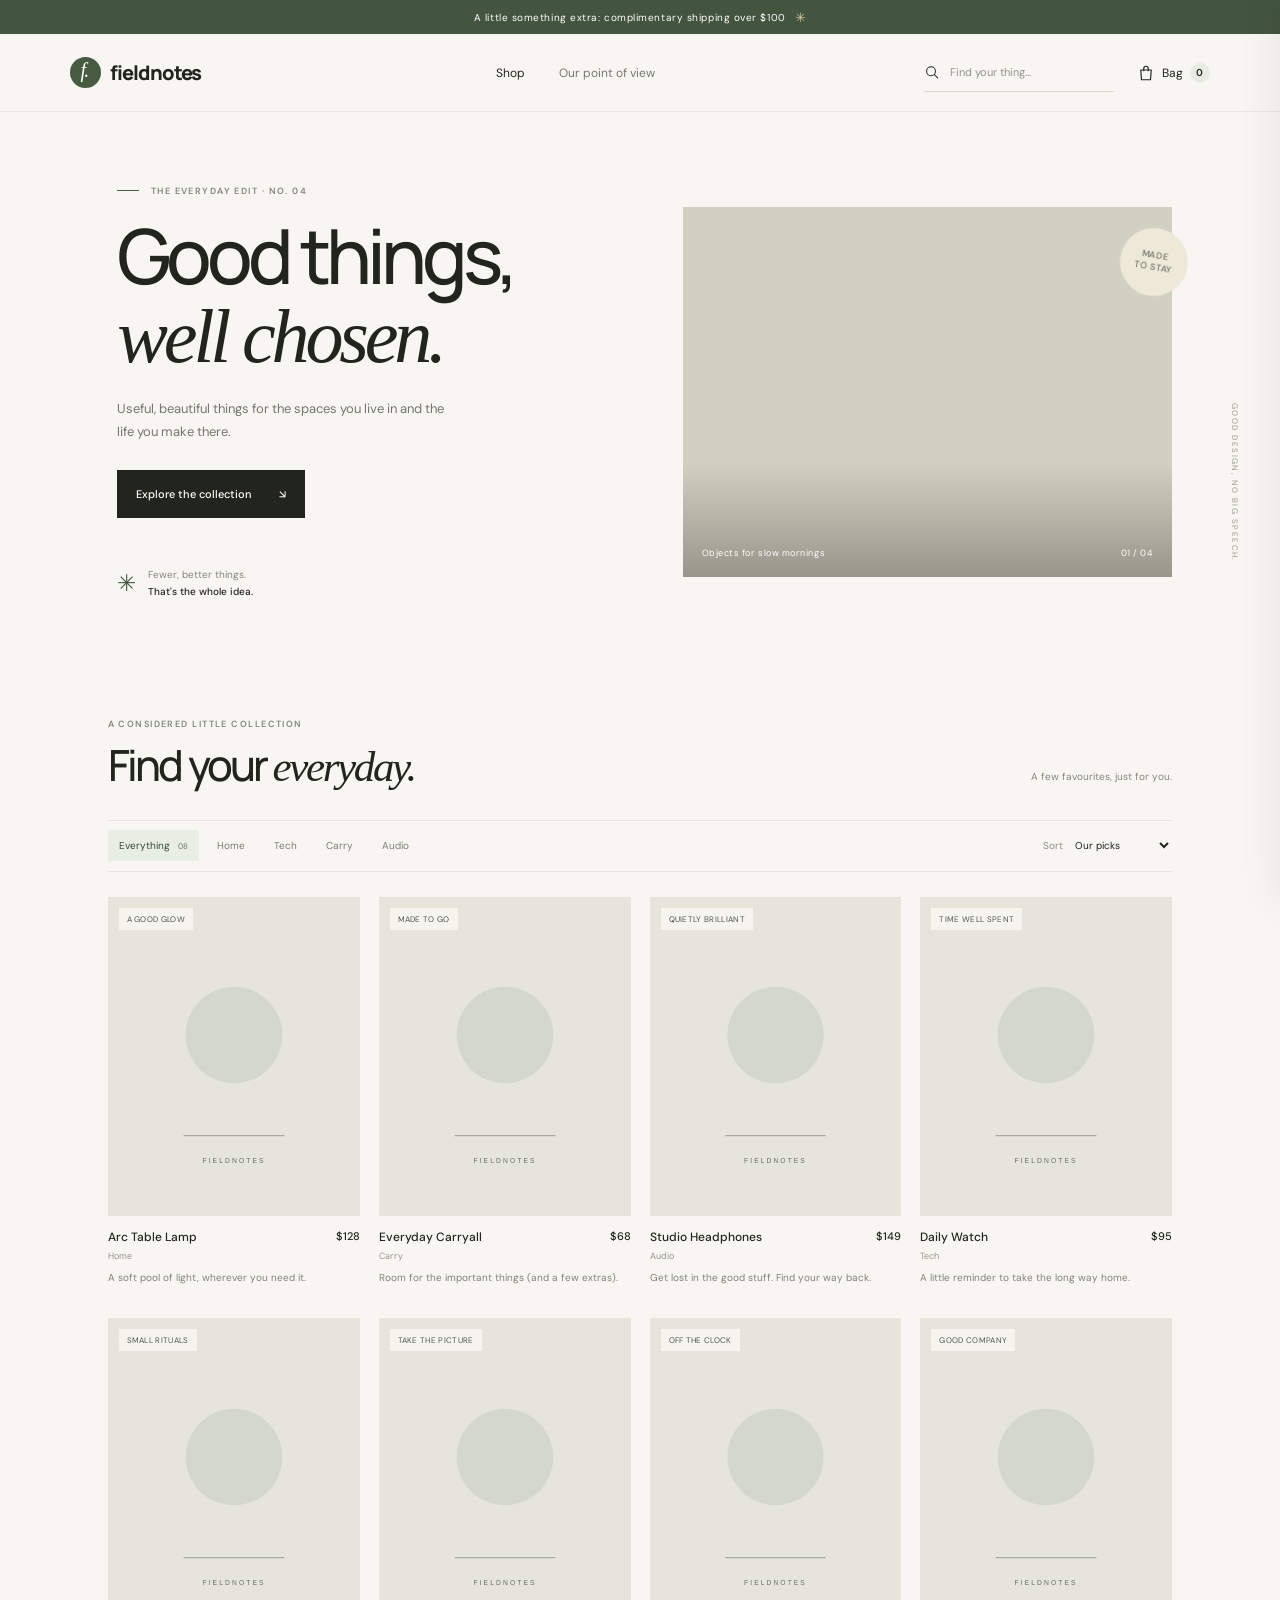
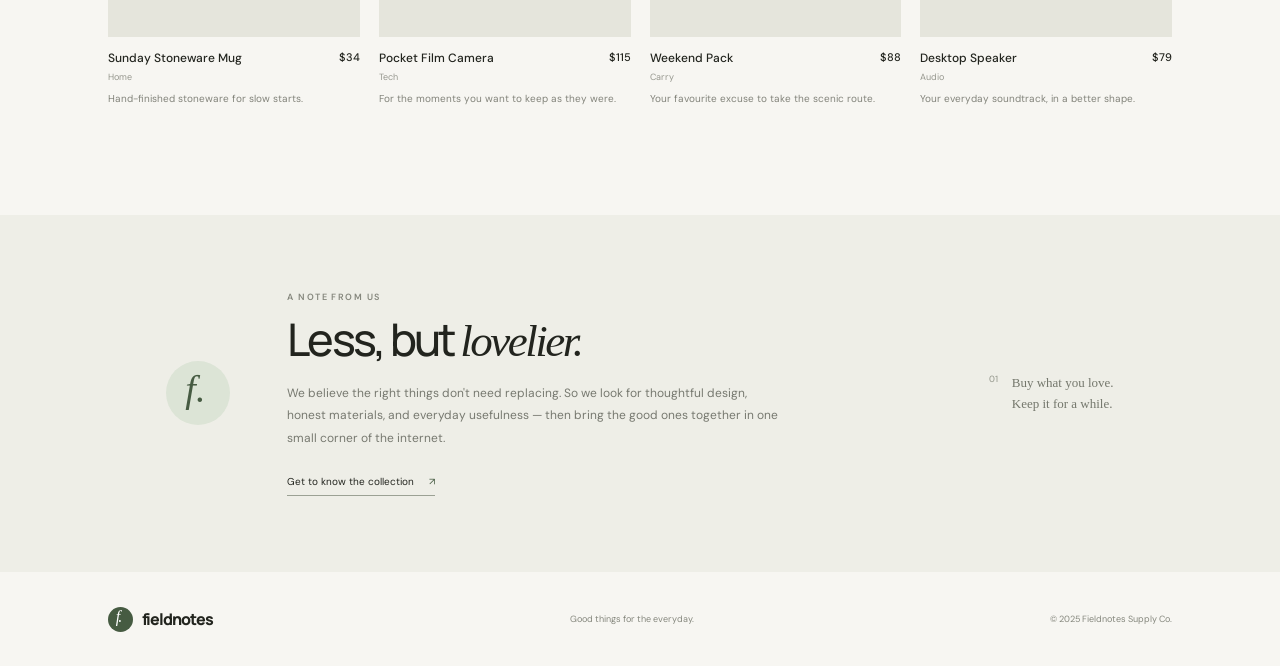
==== index.html @ d4c9ae79 "Add mini e-commerce storefront" ====
<!doctype html>
<html lang="en">
<head>
  <meta charset="utf-8">
  <meta name="viewport" content="width=device-width, initial-scale=1">
  <meta name="theme-color" content="#f7f6f2">
  <meta name="description" content="Thoughtful objects for everyday living. Discover the Fieldnotes edit.">
  <title>Fieldnotes — Good things, well chosen.</title>
  <link rel="preconnect" href="https://fonts.googleapis.com">
  <link rel="preconnect" href="https://fonts.gstatic.com" crossorigin>
  <link href="https://fonts.googleapis.com/css2?family=DM+Sans:wght@400;500;600;700&family=Manrope:wght@400;500;600;700;800&display=swap" rel="stylesheet">
  <link rel="stylesheet" href="styles.css">
  <script src="app.js" defer></script>
</head>
<body>
  <div class="announcement">A little something extra: complimentary shipping over $100 <span aria-hidden="true">✳</span></div>
  <header class="site-header">
    <a class="brand" href="#top" aria-label="Fieldnotes home"><span class="brand-mark">f.</span><span>fieldnotes</span></a>
    <nav class="main-nav" aria-label="Main navigation"><a class="nav-link active" href="#shop">Shop</a><a class="nav-link" href="#about">Our point of view</a></nav>
    <div class="header-actions"><label class="search-box"><span class="sr-only">Search products</span><svg viewBox="0 0 24 24" aria-hidden="true"><circle cx="10.8" cy="10.8" r="6.8"></circle><path d="m16 16 5 5"></path></svg><input id="search-input" type="search" placeholder="Find your thing…" autocomplete="off"></label><button class="cart-trigger" id="cart-open" aria-label="Open shopping bag"><svg viewBox="0 0 24 24" aria-hidden="true"><path d="M5 8h14l-1 13H6L5 8Z"></path><path d="M9 9V6a3 3 0 0 1 6 0v3"></path></svg><span>Bag</span><span class="cart-count" id="cart-count">0</span></button></div>
  </header>
  <main id="top">
    <section class="hero" aria-labelledby="hero-title"><div class="hero-copy"><p class="eyebrow"><span class="eyebrow-line"></span> THE EVERYDAY EDIT · NO. 04</p><h1 id="hero-title">Good things,<br><em>well chosen.</em></h1><p class="hero-description">Useful, beautiful things for the spaces you live in and the life you make there.</p><a class="button button-dark" href="#shop">Explore the collection <span aria-hidden="true">↘</span></a><div class="hero-note"><span class="note-star">✳</span><span>Fewer, better things.<br><strong>That's the whole idea.</strong></span></div></div><div class="hero-image" role="img" aria-label="Sunlit, thoughtful living space with a warm, considered feel"><div class="hero-image-caption"><span>Objects for slow mornings</span><span>01 / 04</span></div><span class="hero-stamp">MADE<br>TO STAY</span></div><div class="hero-side-label">GOOD DESIGN, NO BIG SPEECH.</div></section>
    <section class="shop-section" id="shop"><div class="section-heading"><div><p class="eyebrow">A CONSIDERED LITTLE COLLECTION</p><h2>Find your <em>everyday.</em></h2></div><p class="results-label" id="results-label">A few favourites, just for you.</p></div><div class="shop-toolbar"><div class="category-list" id="categories" aria-label="Filter by category"><button class="category-chip active" data-category="All">Everything <span>08</span></button><button class="category-chip" data-category="Home">Home</button><button class="category-chip" data-category="Tech">Tech</button><button class="category-chip" data-category="Carry">Carry</button><button class="category-chip" data-category="Audio">Audio</button></div><label class="sort-control"><span>Sort</span><select id="sort-select" aria-label="Sort products"><option value="featured">Our picks</option><option value="price-low">Price: low to high</option><option value="price-high">Price: high to low</option><option value="name">Name: A to Z</option></select></label></div><div class="product-grid" id="product-grid" aria-live="polite"></div><div class="empty-state" id="empty-state" hidden><span class="empty-spark">✳</span><h3>Nothing on this shelf.</h3><p>Try another search or category.</p><button class="text-button" id="clear-filters">See everything <span aria-hidden="true">→</span></button></div></section>
    <section class="manifesto" id="about"><div class="manifesto-mark">f.</div><div><p class="eyebrow">A NOTE FROM US</p><h2>Less, but <em>lovelier.</em></h2><p>We believe the right things don't need replacing. So we look for thoughtful design, honest materials, and everyday usefulness — then bring the good ones together in one small corner of the internet.</p><a href="#shop" class="manifesto-link">Get to know the collection <span aria-hidden="true">↗</span></a></div><div class="manifesto-aside"><span>01</span><span>Buy what you love.<br>Keep it for a while.</span></div></section>
    <footer class="site-footer"><a class="brand footer-brand" href="#top"><span class="brand-mark">f.</span><span>fieldnotes</span></a><p>Good things for the everyday.</p><span>© 2025 Fieldnotes Supply Co.</span></footer>
  </main>
  <div class="drawer-backdrop" id="drawer-backdrop" hidden></div><aside class="cart-drawer" id="cart-drawer" aria-labelledby="cart-title" aria-hidden="true"><div class="drawer-header"><div><p class="eyebrow">YOUR GOOD THINGS</p><h2 id="cart-title">Your bag <span id="drawer-item-count">(0)</span></h2></div><button class="icon-button" id="cart-close" aria-label="Close shopping bag"><svg viewBox="0 0 24 24" aria-hidden="true"><path d="m6 6 12 12M18 6 6 18"></path></svg></button></div><div class="shipping-progress" id="shipping-progress"></div><div class="cart-items" id="cart-items"></div><div class="drawer-footer" id="drawer-footer"><div class="subtotal-row"><span>Subtotal</span><strong id="cart-subtotal">$0</strong></div><p class="tax-note">Shipping and taxes calculated at checkout.</p><button class="button button-dark checkout-button" id="checkout-open">Head to checkout <span aria-hidden="true">→</span></button><p class="secure-note">A small bag of very good decisions.</p></div></aside>
  <div class="modal-backdrop" id="checkout-backdrop" hidden><section class="checkout-modal" role="dialog" aria-modal="true" aria-labelledby="checkout-title"><button class="icon-button modal-close" id="checkout-close" aria-label="Close checkout"><svg viewBox="0 0 24 24" aria-hidden="true"><path d="m6 6 12 12M18 6 6 18"></path></svg></button><div id="checkout-content"><p class="eyebrow">THE LAST LITTLE STEP</p><h2 id="checkout-title">Make it <em>yours.</em></h2><p class="modal-intro">This is a demo checkout — no payment will be taken.</p><form id="checkout-form"><label>Your name<input name="name" autocomplete="name" required placeholder="Alex Morgan"></label><label>Email address<input name="email" type="email" autocomplete="email" required placeholder="alex@example.com"></label><label>Delivery address<input name="address" autocomplete="street-address" required placeholder="123 Anywhere Street"></label><button class="button button-dark checkout-button" type="submit">Place demo order <span aria-hidden="true">→</span></button></form></div></section></div>
  <div class="toast" id="toast" role="status" aria-live="polite"></div>
</body>
</html>
---- styles.css ----
:root{--paper:#f7f6f2;--white:#fff;--ink:#22241e;--muted:#777970;--line:#e5e4de;--green:#465b42;--soft-green:#e9eee5;--serif:Georgia,'Times New Roman',serif;--sans:'DM Sans',sans-serif;--display:'Manrope','DM Sans',sans-serif;--page:1320px}*{box-sizing:border-box}html{scroll-behavior:smooth;scroll-padding-top:92px}body{margin:0;background:var(--paper);color:var(--ink);font-family:var(--sans);font-size:14px;-webkit-font-smoothing:antialiased}button,input,select{font:inherit}button,a{-webkit-tap-highlight-color:transparent}a{color:inherit;text-decoration:none}.sr-only{position:absolute;width:1px;height:1px;padding:0;margin:-1px;overflow:hidden;clip:rect(0,0,0,0);white-space:nowrap;border:0}.announcement{height:34px;background:#44553f;color:#fff;text-align:center;display:flex;align-items:center;justify-content:center;gap:9px;font-size:10px;letter-spacing:.055em}.announcement span{color:#d3c89d;font-size:13px}.site-header{height:78px;padding:0 max(5.5vw,24px);display:flex;align-items:center;justify-content:space-between;gap:28px;background:rgba(247,246,242,.96);border-bottom:1px solid rgba(34,36,30,.07);position:sticky;top:0;z-index:5}.brand{display:inline-flex;align-items:center;gap:9px;font-family:var(--display);font-weight:800;font-size:20px;letter-spacing:-1.1px;white-space:nowrap}.brand-mark{display:grid;place-items:center;width:31px;height:31px;background:var(--green);color:white;border-radius:50%;font-family:var(--serif);font-size:20px;font-style:italic;font-weight:400;letter-spacing:-2px;padding:0 4px 4px 0}.main-nav{display:flex;align-items:center;gap:34px;margin-left:25px}.nav-link{font-size:12px;color:#777970;transition:color .2s}.nav-link:hover,.nav-link.active{color:var(--ink)}.header-actions{display:flex;align-items:center;gap:23px}.search-box{height:38px;display:flex;align-items:center;gap:9px;border-bottom:1px solid #d8d7d0;width:190px}.search-box svg,.cart-trigger svg,.icon-button svg{width:18px;height:18px;stroke:currentColor;stroke-width:1.55;fill:none;stroke-linecap:round;stroke-linejoin:round}.search-box input{border:0;outline:0;background:transparent;min-width:0;width:100%;font-size:11px;color:var(--ink)}.search-box input::placeholder{color:#92938b}.cart-trigger{border:0;background:transparent;display:flex;align-items:center;gap:7px;padding:8px 0;cursor:pointer;color:var(--ink);font-size:12px}.cart-count{min-width:20px;height:20px;border-radius:50%;background:#e8ebe3;display:grid;place-items:center;font-size:10px;font-weight:600}.hero{max-width:var(--page);margin:0 auto;padding:70px 8.4% 92px;min-height:525px;display:grid;grid-template-columns:1fr 1fr;align-items:center;gap:8%;position:relative}.hero-copy{padding:3px 0 0 2%}.eyebrow{font-size:9px;letter-spacing:.16em;font-weight:600;color:#85877d;margin:0 0 20px}.eyebrow-line{display:inline-block;width:22px;height:1px;background:var(--green);vertical-align:middle;margin:0 8px 3px 0}.hero h1,.section-heading h2,.manifesto h2,.checkout-modal h2{font-family:var(--display);font-size:clamp(49px,6vw,76px);line-height:1.02;letter-spacing:-.065em;font-weight:500;margin:0}.hero h1 em,.section-heading h2 em,.manifesto h2 em,.checkout-modal h2 em{font-family:var(--serif);font-weight:400;letter-spacing:-.055em}.hero-description{max-width:340px;color:#75766f;font-size:13px;line-height:1.8;margin:22px 0 26px}.button{border:0;min-height:48px;padding:0 19px;display:inline-flex;align-items:center;justify-content:center;gap:27px;cursor:pointer;font-size:11px;font-weight:500;transition:background .2s,transform .2s}.button:hover{transform:translateY(-1px)}.button-dark{background:var(--ink);color:#fff}.button-dark:hover{background:var(--green)}.hero-note{display:flex;align-items:center;gap:12px;margin-top:46px;font-size:10px;line-height:1.7;color:#85877d}.hero-note strong{color:var(--ink);font-weight:500}.note-star{font-size:23px;color:var(--green)}.hero-image{height:370px;position:relative;background:#d1d0c1 url('https://images.unsplash.com/photo-1600210492486-724fe5c67fb0?auto=format&fit=crop&w=1200&q=85') center 54%/cover no-repeat}.hero-image:after{content:'';position:absolute;inset:0;background:linear-gradient(180deg,transparent 69%,rgba(0,0,0,.28))}.hero-image-caption{position:absolute;bottom:18px;left:19px;right:19px;z-index:1;color:#fff;display:flex;justify-content:space-between;font-size:9px;letter-spacing:.06em}.hero-stamp{position:absolute;top:21px;right:-16px;width:68px;height:68px;border-radius:50%;display:grid;place-content:center;background:#eee8d9;color:#555b4d;text-align:center;font-size:9px;line-height:1.3;letter-spacing:.08em;z-index:1;transform:rotate(10deg)}.hero-side-label{position:absolute;right:3.1%;top:50%;writing-mode:vertical-rl;font-size:8px;letter-spacing:.18em;color:#9a9b92}.shop-section{max-width:var(--page);margin:0 auto;padding:23px 8.4% 108px}.section-heading{display:flex;align-items:flex-end;justify-content:space-between;margin-bottom:31px}.section-heading .eyebrow{margin-bottom:13px}.section-heading h2,.manifesto h2{font-size:43px}.results-label{font-size:10px;color:#85877d;margin:0 0 6px}.shop-toolbar{min-height:52px;border-top:1px solid var(--line);border-bottom:1px solid var(--line);display:flex;justify-content:space-between;align-items:center;margin-bottom:25px}.category-list{display:flex;align-items:center;gap:7px;overflow:auto;scrollbar-width:none}.category-list::-webkit-scrollbar{display:none}.category-chip{flex-shrink:0;border:0;background:transparent;border-radius:2px;padding:9px 11px;color:#7c7d74;cursor:pointer;font-size:10px;transition:all .2s}.category-chip:hover,.category-chip.active{background:var(--soft-green);color:#364a35}.category-chip span{font-size:8px;margin-left:5px;opacity:.7}.sort-control{display:flex;align-items:center;gap:8px;color:#909188;font-size:10px;white-space:nowrap}.sort-control select{border:0;background:transparent;color:var(--ink);font-size:10px;outline:none;cursor:pointer;padding:7px 0}.product-grid{display:grid;grid-template-columns:repeat(4,minmax(0,1fr));gap:33px 19px}.product-card{min-width:0;animation:appear .35s both}@keyframes appear{from{opacity:0;transform:translateY(8px)}to{opacity:1;transform:translateY(0)}}.product-visual{height:auto;aspect-ratio: .79;position:relative;overflow:hidden;background:#e8e7df}.product-visual img{height:100%;width:100%;object-fit:cover;display:block;transition:transform .45s ease}.product-card:hover .product-visual img{transform:scale(1.04)}.product-badge{position:absolute;left:11px;top:11px;padding:6px 8px;background:rgba(247,246,242,.93);color:#53584b;font-size:8px;letter-spacing:.04em}.quick-add{position:absolute;bottom:10px;left:10px;right:10px;height:38px;border:0;background:rgba(255,255,255,.94);color:#292a24;text-align:left;padding:0 12px;font-size:10px;cursor:pointer;opacity:0;transform:translateY(5px);transition:all .2s}.product-card:hover .quick-add,.quick-add:focus{opacity:1;transform:translateY(0)}.quick-add span{float:right;font-size:16px;line-height:12px}.product-meta{padding-top:13px;display:flex;align-items:flex-start;justify-content:space-between;gap:10px}.product-name{font-size:12px;font-weight:500;margin:0}.product-category{color:#96978e;font-size:9px;margin:5px 0 0}.product-price{font-size:11px;font-weight:500;white-space:nowrap}.product-description{font-size:10px;line-height:1.55;color:#82837a;margin:8px 0 0}.empty-state{text-align:center;padding:75px 12px 25px}.empty-spark{color:var(--green);font-size:25px}.empty-state h3{font-family:var(--display);font-size:24px;font-weight:500;margin:15px 0 5px}.empty-state p{font-size:12px;color:#85877d}.text-button{border:0;background:none;color:var(--green);font-size:11px;cursor:pointer;margin-top:8px}.manifesto{background:#eeeee7;min-height:355px;padding:76px max(13vw,50px);display:grid;grid-template-columns:85px minmax(280px,560px) 1fr;align-items:center;gap:36px}.manifesto-mark{width:64px;height:64px;border-radius:50%;background:#dce4d6;color:var(--green);display:grid;place-items:center;font-family:var(--serif);font-style:italic;font-size:38px;padding:0 6px 8px 0}.manifesto .eyebrow{margin-bottom:14px}.manifesto h2{font-size:45px}.manifesto p:not(.eyebrow){max-width:500px;color:#777970;font-size:12px;line-height:1.9;margin:17px 0}.manifesto-link{display:inline-block;margin-top:8px;font-size:10px;border-bottom:1px solid #9ba194;padding-bottom:7px}.manifesto-link span{margin-left:12px;color:var(--green)}.manifesto-aside{justify-self:end;display:flex;gap:14px;align-items:flex-start;color:#74776c;font-family:var(--serif);font-size:13px;line-height:1.65}.manifesto-aside span:first-child{font-family:var(--sans);font-size:9px;color:#92958a}.site-footer{max-width:var(--page);height:94px;margin:auto;padding:0 8.4%;display:flex;align-items:center;justify-content:space-between;color:#85877d;font-size:9px}.footer-brand{font-size:16px;color:var(--ink)}.footer-brand .brand-mark{width:25px;height:25px;font-size:16px}.drawer-backdrop,.modal-backdrop{position:fixed;inset:0;background:rgba(27,29,25,.4);z-index:9;opacity:0;visibility:hidden;transition:opacity .25s,visibility .25s}.drawer-backdrop:not([hidden]),.modal-backdrop:not([hidden]){display:block;opacity:1;visibility:visible}.cart-drawer{position:fixed;z-index:10;right:0;top:0;bottom:0;width:min(440px,100%);background:var(--paper);padding:29px 30px 24px;display:flex;flex-direction:column;transform:translateX(102%);transition:transform .3s ease;box-shadow:-10px 0 40px rgba(0,0,0,.08)}.cart-drawer.open{transform:translateX(0)}.drawer-header{display:flex;justify-content:space-between;align-items:center;padding-bottom:20px;border-bottom:1px solid var(--line)}.drawer-header .eyebrow{margin:0 0 7px}.drawer-header h2{font-family:var(--display);font-size:25px;letter-spacing:-.05em;margin:0;font-weight:500}.drawer-header h2 span{font-size:12px;color:#8d8e85;letter-spacing:0;font-family:var(--sans);font-weight:400}.icon-button{border:0;background:transparent;cursor:pointer;color:var(--ink);display:grid;place-items:center;width:35px;height:35px}.shipping-progress{font-size:10px;color:#777970;padding:15px 0;border-bottom:1px solid var(--line)}.shipping-progress strong{color:var(--green);font-weight:600}.progress-track{height:3px;background:#e2e2da;margin-top:10px}.progress-fill{height:100%;width:0;background:var(--green);transition:width .2s}.cart-items{overflow-y:auto;flex:1}.cart-empty{text-align:center;margin:auto;color:#83847b;font-size:12px;padding:36px 10px}.cart-empty span{display:block;font-size:30px;color:var(--green);margin-bottom:12px}.cart-line{display:grid;grid-template-columns:77px 1fr auto;gap:13px;padding:17px 0;border-bottom:1px solid var(--line)}.cart-line img{width:77px;height:92px;object-fit:cover;background:#e8e7df}.cart-line-info{display:flex;flex-direction:column;align-items:flex-start;padding:3px 0}.cart-line-info strong{font-size:11px;font-weight:500}.cart-line-info small{color:#92938b;font-size:9px;margin-top:5px}.quantity-control{display:flex;align-items:center;border:1px solid var(--line);margin-top:auto}.quantity-control button{height:24px;width:24px;border:0;background:transparent;cursor:pointer;color:#55574e}.quantity-control span{font-size:10px;min-width:15px;text-align:center}.cart-line-end{display:flex;flex-direction:column;align-items:flex-end;justify-content:space-between;padding:3px 0}.cart-line-end strong{font-size:10px;font-weight:500}.remove-item{border:0;background:transparent;text-decoration:underline;color:#92938b;font-size:9px;cursor:pointer;padding:3px 0}.drawer-footer{padding-top:17px;border-top:1px solid var(--line)}.subtotal-row{display:flex;justify-content:space-between;font-size:12px}.subtotal-row strong{font-weight:600}.tax-note,.secure-note{color:#92938b;font-size:9px}.checkout-button{width:100%;margin-top:14px;justify-content:space-between}.secure-note{text-align:center;margin:13px 0 0}.drawer-footer.disabled{opacity:.45}.modal-backdrop{z-index:12;display:grid!important;place-items:center;padding:20px}.checkout-modal{position:relative;background:var(--paper);width:min(460px,100%);padding:42px 42px 36px;box-shadow:0 25px 80px rgba(0,0,0,.18);transform:translateY(9px);transition:transform .2s}.modal-backdrop:not([hidden]) .checkout-modal{transform:translateY(0)}.modal-close{position:absolute;right:16px;top:15px}.checkout-modal .eyebrow{margin-bottom:13px}.checkout-modal h2{font-size:40px}.modal-intro{color:#82837a;font-size:11px;margin:12px 0 23px}.checkout-modal form{display:grid;gap:15px}.checkout-modal form label{display:grid;gap:7px;color:#65675e;font-size:10px}.checkout-modal input{height:42px;padding:0 11px;border:1px solid #ddddd5;background:transparent;outline:none;color:var(--ink);font-size:11px}.checkout-modal input:focus{border-color:var(--green)}.checkout-modal form .button{margin-top:5px}.order-success{text-align:center;padding:24px 0}.order-success>span{font-size:33px;color:var(--green)}.order-success h2{font-size:34px;margin:14px 0 10px}.order-success p{color:#777970;line-height:1.7;font-size:12px;margin-bottom:23px}.toast{position:fixed;bottom:22px;left:50%;z-index:20;transform:translate(-50%,15px);opacity:0;pointer-events:none;background:var(--ink);color:#fff;padding:12px 17px;font-size:11px;transition:all .2s}.toast.show{opacity:1;transform:translate(-50%,0)}body.no-scroll{overflow:hidden}button:focus-visible,a:focus-visible,input:focus-visible,select:focus-visible{outline:2px solid #667c60;outline-offset:3px}
@media(max-width:900px){.site-header{padding:0 5%;gap:14px}.main-nav{gap:17px;margin-left:0}.header-actions{gap:15px}.search-box{width:155px}.hero{padding:58px 7% 76px;gap:6%;min-height:480px}.hero-image{height:330px}.hero-side-label{right:2%}.shop-section{padding-left:7%;padding-right:7%}.product-grid{grid-template-columns:repeat(3,minmax(0,1fr));gap:30px 17px}.manifesto{padding:65px 9%;grid-template-columns:65px minmax(250px,1fr);gap:25px}.manifesto-aside{display:none}}
@media(max-width:620px){.announcement{font-size:9px;height:31px}.site-header{height:65px;padding:0 20px}.brand{font-size:18px}.brand-mark{width:28px;height:28px}.main-nav{display:none}.header-actions{gap:14px}.search-box{width:auto;border:0}.search-box input{display:none}.search-box svg{width:20px;height:20px}.cart-trigger{gap:5px}.hero{padding:47px 23px 58px;display:flex;flex-direction:column;align-items:stretch;gap:30px;min-height:unset}.hero-copy{padding:0}.hero h1{font-size:58px}.hero-description{margin:16px 0 20px;font-size:12px}.hero-note{display:none}.hero-image{height:auto;aspect-ratio:1.17}.hero-stamp{width:58px;height:58px;font-size:8px;right:11px;top:12px}.hero-side-label{display:none}.shop-section{padding:13px 20px 70px}.section-heading{align-items:flex-start;flex-direction:column;gap:8px;margin-bottom:22px}.section-heading h2,.manifesto h2{font-size:36px}.section-heading .eyebrow{margin-bottom:10px}.results-label{margin:0;font-size:9px}.shop-toolbar{align-items:center;margin-bottom:19px;gap:10px}.category-list{gap:1px}.category-chip{padding:8px 8px;font-size:9px}.category-chip span{display:none}.sort-control{gap:3px;font-size:9px}.sort-control select{max-width:86px;font-size:9px}.product-grid{grid-template-columns:repeat(2,minmax(0,1fr));gap:25px 12px}.product-visual{aspect-ratio:.75}.quick-add{opacity:1;transform:none;height:32px;left:7px;right:7px;bottom:7px;padding:0 9px;font-size:9px}.product-meta{padding-top:10px;gap:6px}.product-name{font-size:11px}.product-category{font-size:8px}.product-price{font-size:10px}.product-description{font-size:9px;margin-top:6px}.manifesto{padding:47px 24px;display:block}.manifesto-mark{width:48px;height:48px;font-size:29px;margin-bottom:25px}.manifesto .eyebrow{margin-bottom:10px}.manifesto h2{font-size:38px}.manifesto p:not(.eyebrow){font-size:11px}.site-footer{height:auto;min-height:105px;padding:20px 21px;display:grid;grid-template-columns:1fr auto;gap:11px}.site-footer p{grid-column:1;grid-row:2;margin:0}.site-footer>span{grid-column:2;grid-row:2;font-size:8px}.footer-brand{grid-column:1;grid-row:1}.cart-drawer{padding:23px 20px 19px}.checkout-modal{padding:38px 24px 27px}.checkout-modal h2{font-size:35px}}
@media(prefers-reduced-motion:reduce){*,*::before,*::after{scroll-behavior:auto!important;animation-duration:.01ms!important;transition-duration:.01ms!important}}
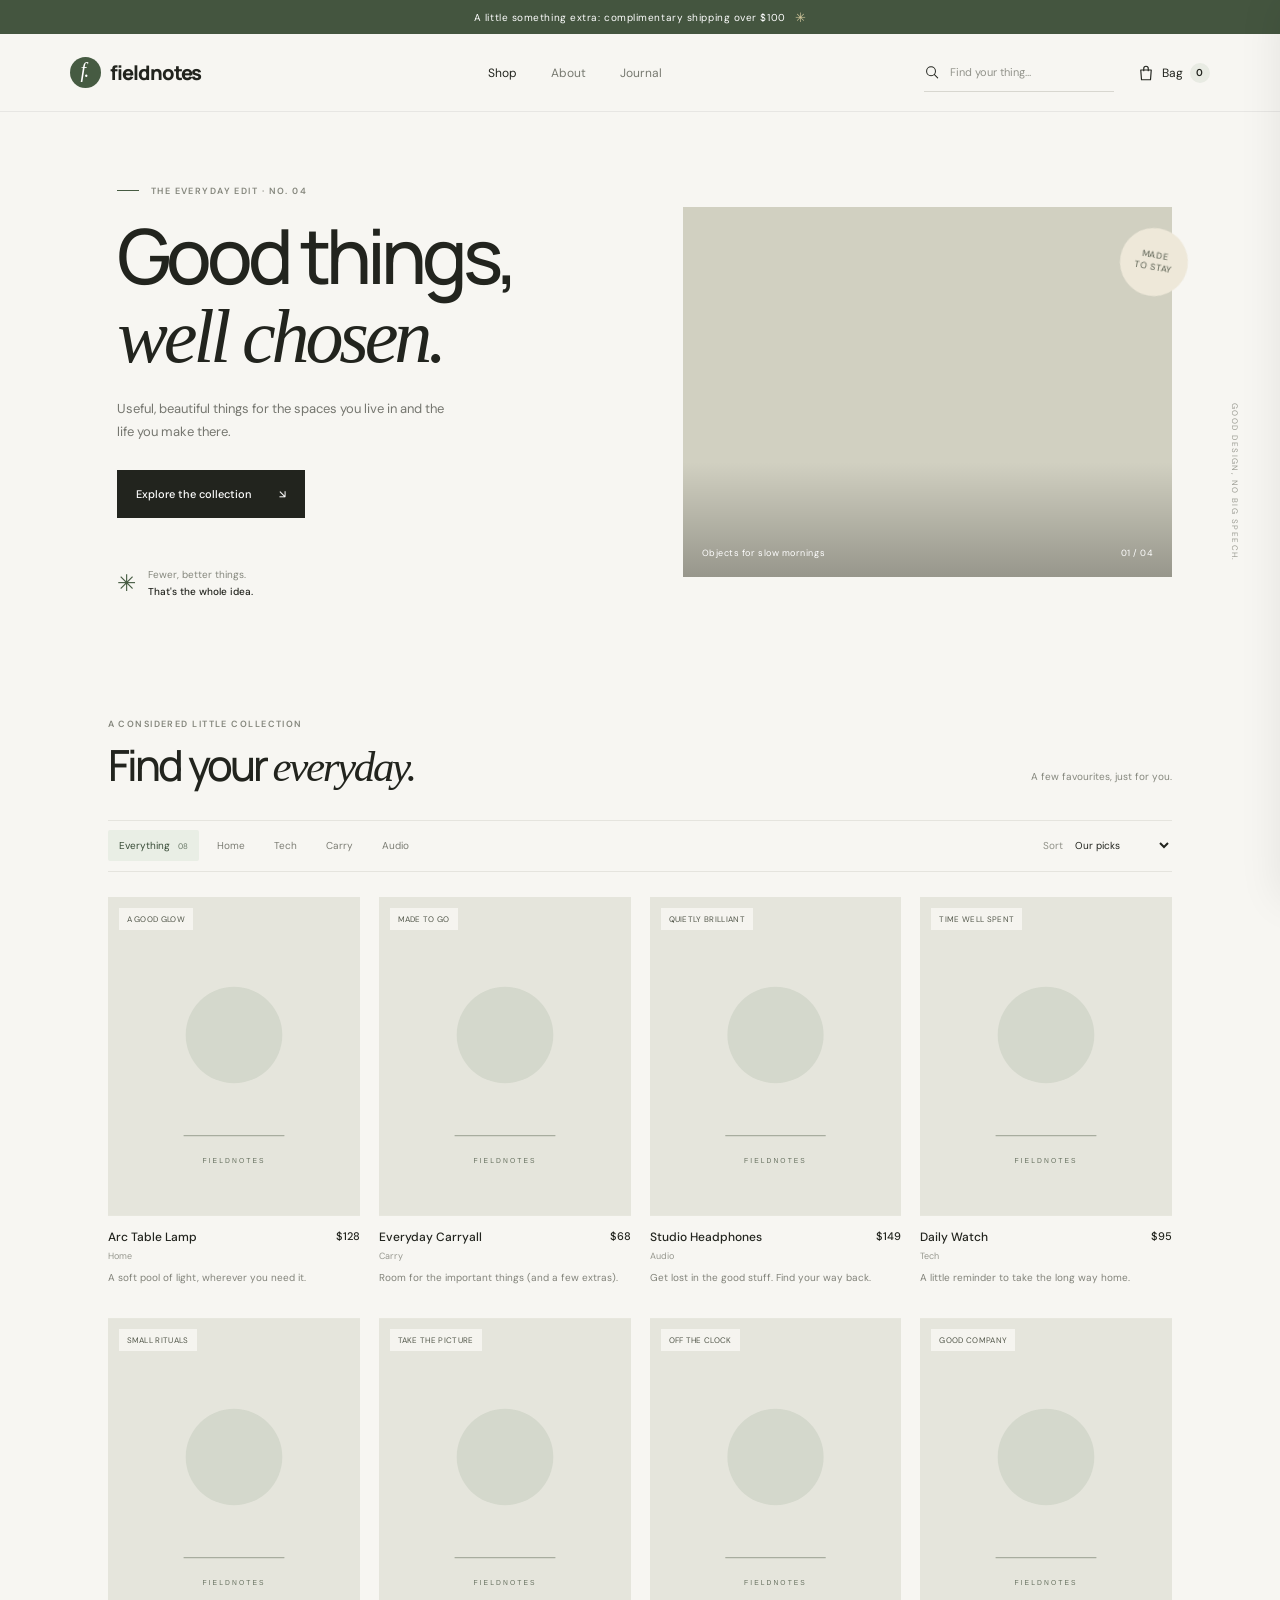
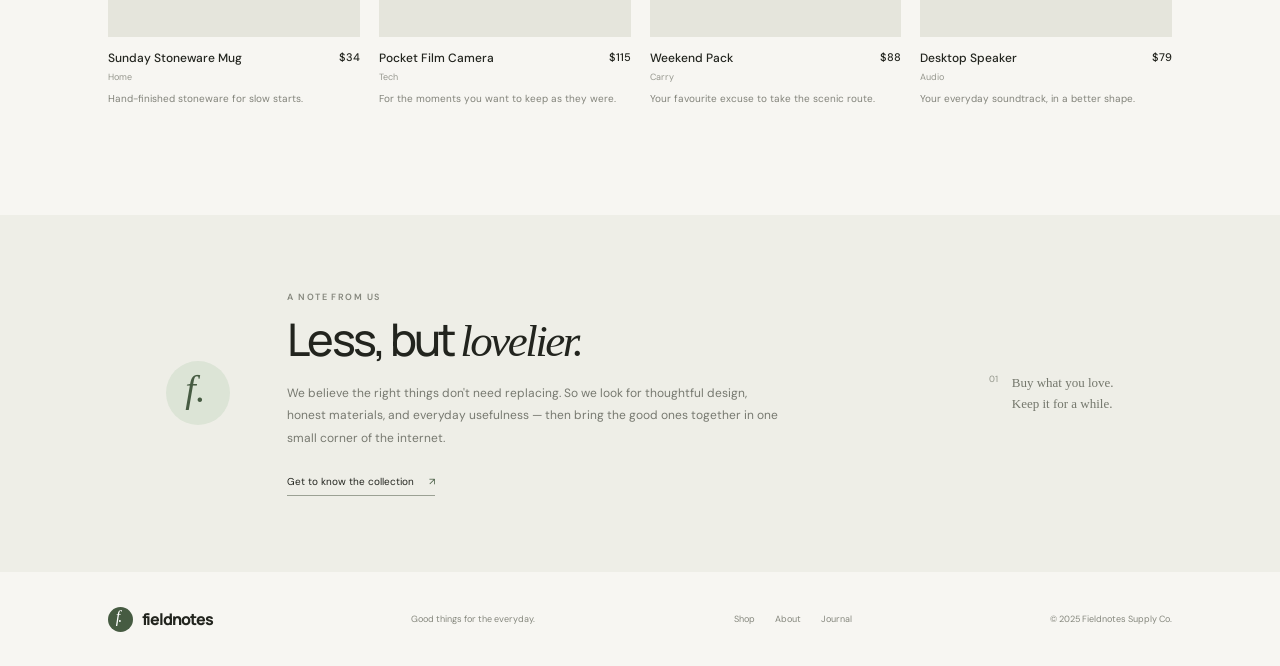
==== commit 4de0c71e: "Add Fieldnotes About and Journal pages Link the storefront pages with shared navigation and fix the " ====
--- a/index.html
+++ b/index.html
@@ -15,15 +15,15 @@
 <body>
   <div class="announcement">A little something extra: complimentary shipping over $100 <span aria-hidden="true">✳</span></div>
   <header class="site-header">
-    <a class="brand" href="#top" aria-label="Fieldnotes home"><span class="brand-mark">f.</span><span>fieldnotes</span></a>
-    <nav class="main-nav" aria-label="Main navigation"><a class="nav-link active" href="#shop">Shop</a><a class="nav-link" href="#about">Our point of view</a></nav>
+    <a class="brand" href="index.html" aria-label="Fieldnotes home"><span class="brand-mark">f.</span><span>fieldnotes</span></a>
+    <nav class="main-nav" aria-label="Main navigation"><a class="nav-link active" href="index.html#shop" aria-current="page">Shop</a><a class="nav-link" href="about.html">About</a><a class="nav-link" href="journal.html">Journal</a></nav>
     <div class="header-actions"><label class="search-box"><span class="sr-only">Search products</span><svg viewBox="0 0 24 24" aria-hidden="true"><circle cx="10.8" cy="10.8" r="6.8"></circle><path d="m16 16 5 5"></path></svg><input id="search-input" type="search" placeholder="Find your thing…" autocomplete="off"></label><button class="cart-trigger" id="cart-open" aria-label="Open shopping bag"><svg viewBox="0 0 24 24" aria-hidden="true"><path d="M5 8h14l-1 13H6L5 8Z"></path><path d="M9 9V6a3 3 0 0 1 6 0v3"></path></svg><span>Bag</span><span class="cart-count" id="cart-count">0</span></button></div>
   </header>
   <main id="top">
     <section class="hero" aria-labelledby="hero-title"><div class="hero-copy"><p class="eyebrow"><span class="eyebrow-line"></span> THE EVERYDAY EDIT · NO. 04</p><h1 id="hero-title">Good things,<br><em>well chosen.</em></h1><p class="hero-description">Useful, beautiful things for the spaces you live in and the life you make there.</p><a class="button button-dark" href="#shop">Explore the collection <span aria-hidden="true">↘</span></a><div class="hero-note"><span class="note-star">✳</span><span>Fewer, better things.<br><strong>That's the whole idea.</strong></span></div></div><div class="hero-image" role="img" aria-label="Sunlit, thoughtful living space with a warm, considered feel"><div class="hero-image-caption"><span>Objects for slow mornings</span><span>01 / 04</span></div><span class="hero-stamp">MADE<br>TO STAY</span></div><div class="hero-side-label">GOOD DESIGN, NO BIG SPEECH.</div></section>
     <section class="shop-section" id="shop"><div class="section-heading"><div><p class="eyebrow">A CONSIDERED LITTLE COLLECTION</p><h2>Find your <em>everyday.</em></h2></div><p class="results-label" id="results-label">A few favourites, just for you.</p></div><div class="shop-toolbar"><div class="category-list" id="categories" aria-label="Filter by category"><button class="category-chip active" data-category="All">Everything <span>08</span></button><button class="category-chip" data-category="Home">Home</button><button class="category-chip" data-category="Tech">Tech</button><button class="category-chip" data-category="Carry">Carry</button><button class="category-chip" data-category="Audio">Audio</button></div><label class="sort-control"><span>Sort</span><select id="sort-select" aria-label="Sort products"><option value="featured">Our picks</option><option value="price-low">Price: low to high</option><option value="price-high">Price: high to low</option><option value="name">Name: A to Z</option></select></label></div><div class="product-grid" id="product-grid" aria-live="polite"></div><div class="empty-state" id="empty-state" hidden><span class="empty-spark">✳</span><h3>Nothing on this shelf.</h3><p>Try another search or category.</p><button class="text-button" id="clear-filters">See everything <span aria-hidden="true">→</span></button></div></section>
     <section class="manifesto" id="about"><div class="manifesto-mark">f.</div><div><p class="eyebrow">A NOTE FROM US</p><h2>Less, but <em>lovelier.</em></h2><p>We believe the right things don't need replacing. So we look for thoughtful design, honest materials, and everyday usefulness — then bring the good ones together in one small corner of the internet.</p><a href="#shop" class="manifesto-link">Get to know the collection <span aria-hidden="true">↗</span></a></div><div class="manifesto-aside"><span>01</span><span>Buy what you love.<br>Keep it for a while.</span></div></section>
-    <footer class="site-footer"><a class="brand footer-brand" href="#top"><span class="brand-mark">f.</span><span>fieldnotes</span></a><p>Good things for the everyday.</p><span>© 2025 Fieldnotes Supply Co.</span></footer>
+    <footer class="site-footer"><a class="brand footer-brand" href="#top"><span class="brand-mark">f.</span><span>fieldnotes</span></a><p>Good things for the everyday.</p><nav aria-label="Footer navigation" style="display:flex;gap:20px"><a href="index.html#shop">Shop</a><a href="about.html">About</a><a href="journal.html">Journal</a></nav><span>© 2025 Fieldnotes Supply Co.</span></footer>
   </main>
   <div class="drawer-backdrop" id="drawer-backdrop" hidden></div><aside class="cart-drawer" id="cart-drawer" aria-labelledby="cart-title" aria-hidden="true"><div class="drawer-header"><div><p class="eyebrow">YOUR GOOD THINGS</p><h2 id="cart-title">Your bag <span id="drawer-item-count">(0)</span></h2></div><button class="icon-button" id="cart-close" aria-label="Close shopping bag"><svg viewBox="0 0 24 24" aria-hidden="true"><path d="m6 6 12 12M18 6 6 18"></path></svg></button></div><div class="shipping-progress" id="shipping-progress"></div><div class="cart-items" id="cart-items"></div><div class="drawer-footer" id="drawer-footer"><div class="subtotal-row"><span>Subtotal</span><strong id="cart-subtotal">$0</strong></div><p class="tax-note">Shipping and taxes calculated at checkout.</p><button class="button button-dark checkout-button" id="checkout-open">Head to checkout <span aria-hidden="true">→</span></button><p class="secure-note">A small bag of very good decisions.</p></div></aside>
   <div class="modal-backdrop" id="checkout-backdrop" hidden><section class="checkout-modal" role="dialog" aria-modal="true" aria-labelledby="checkout-title"><button class="icon-button modal-close" id="checkout-close" aria-label="Close checkout"><svg viewBox="0 0 24 24" aria-hidden="true"><path d="m6 6 12 12M18 6 6 18"></path></svg></button><div id="checkout-content"><p class="eyebrow">THE LAST LITTLE STEP</p><h2 id="checkout-title">Make it <em>yours.</em></h2><p class="modal-intro">This is a demo checkout — no payment will be taken.</p><form id="checkout-form"><label>Your name<input name="name" autocomplete="name" required placeholder="Alex Morgan"></label><label>Email address<input name="email" type="email" autocomplete="email" required placeholder="alex@example.com"></label><label>Delivery address<input name="address" autocomplete="street-address" required placeholder="123 Anywhere Street"></label><button class="button button-dark checkout-button" type="submit">Place demo order <span aria-hidden="true">→</span></button></form></div></section></div>
